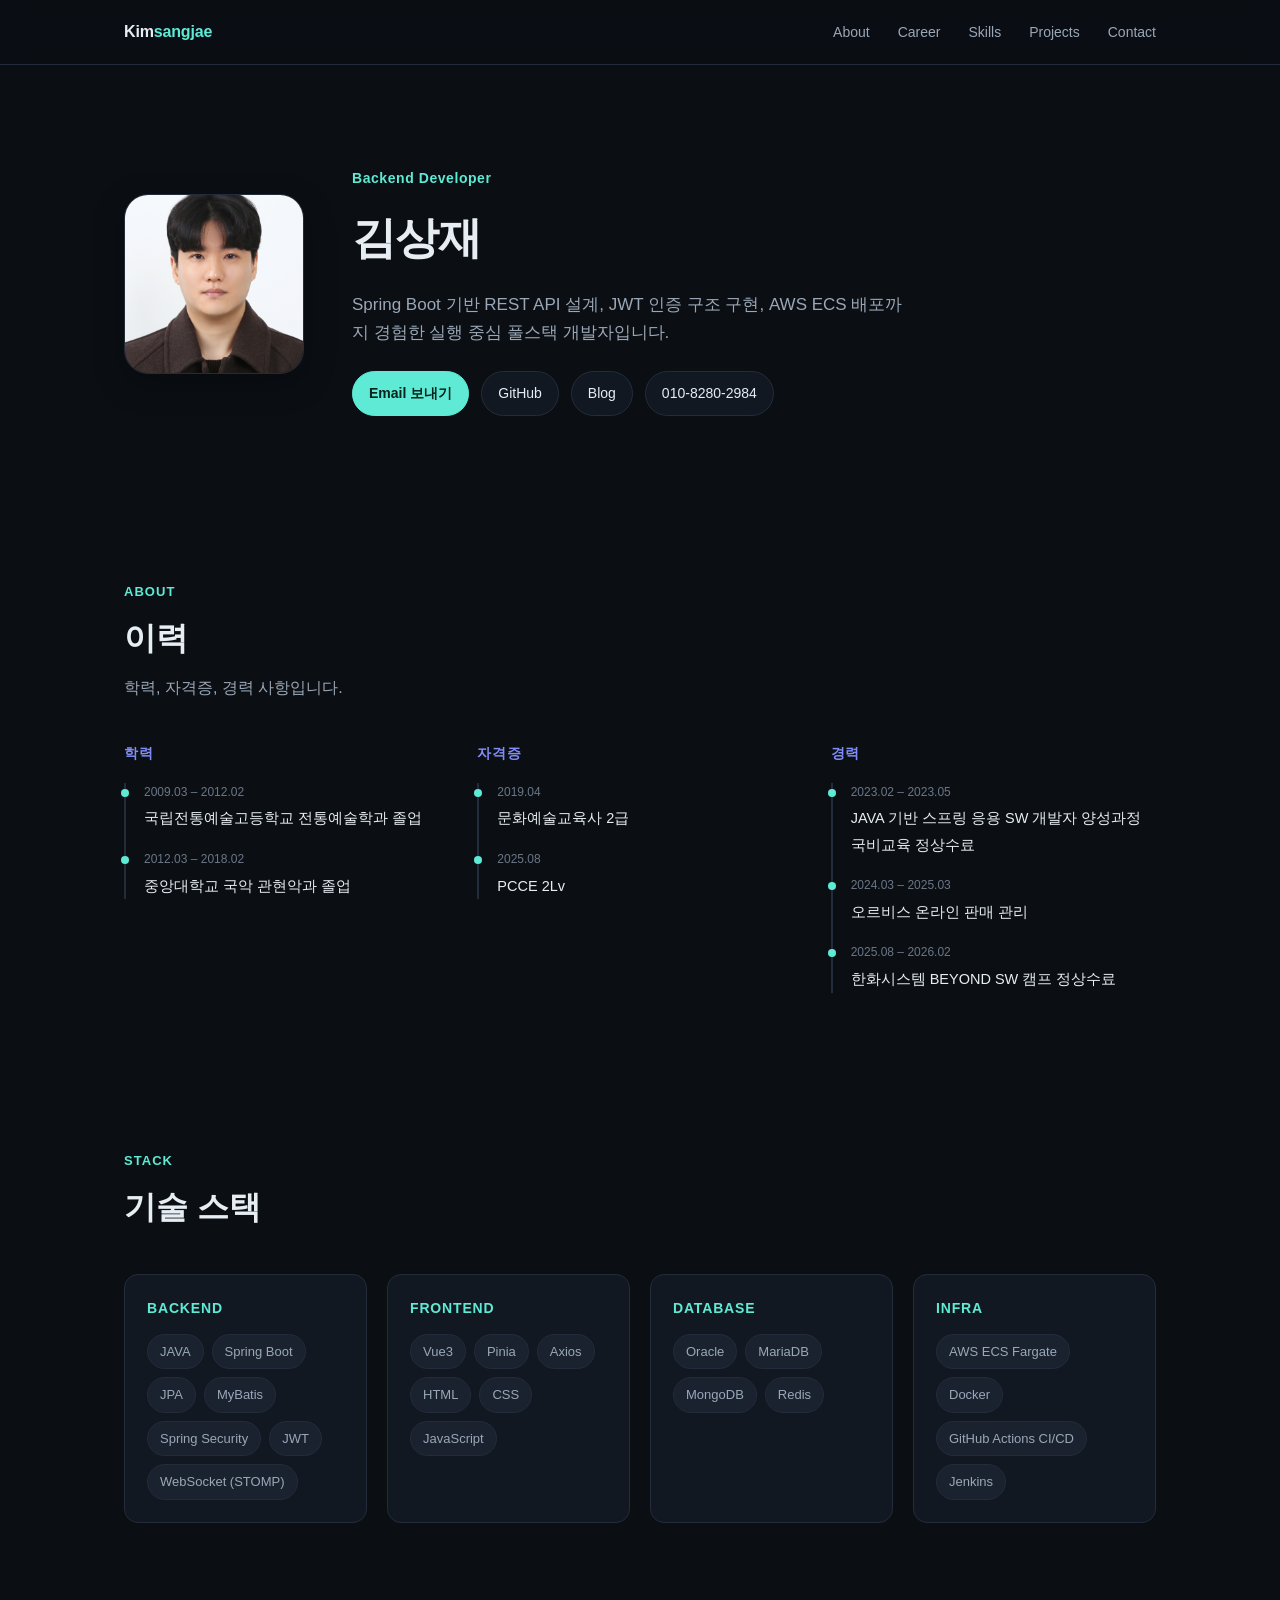
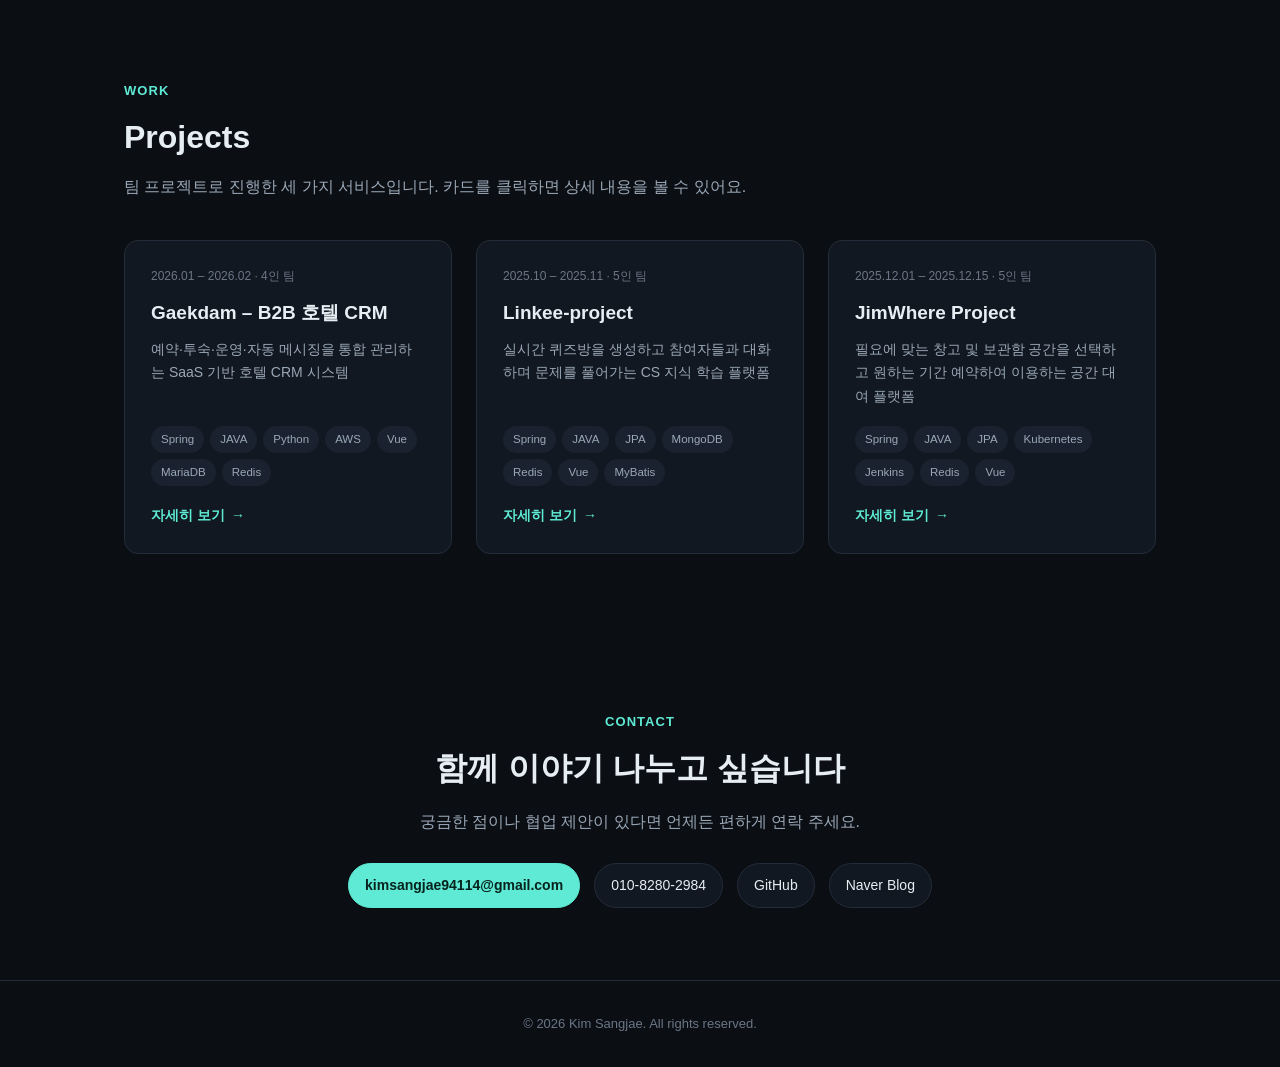
==== index.html @ d9dc8936 "style: 불필요한 스크롤/호버 애니메이션 정리, 가독성 개선 - 스크롤 페이드인(reveal) 효과 제거 - 카드/버튼 호버 시 이동 효과 제거, 색상 전환만 유지 - 섹션/블" ====
<!doctype html>
<html lang="ko">
<head>
  <meta charset="UTF-8" />
  <meta name="viewport" content="width=device-width, initial-scale=1.0" />
  <title>김상재 | Backend Developer Portfolio</title>
  <meta
    name="description"
    content="Spring Boot 기반 REST API 설계, JWT 인증 구조 구현, AWS ECS 배포까지 경험한 실행 중심 풀스택 개발자 김상재의 포트폴리오입니다."
  />
  <link rel="stylesheet" href="css/style.css" />
</head>
<body>
  <nav class="nav">
    <div class="nav-inner">
      <a href="#top" class="nav-logo">Kim<span>sangjae</span></a>
      <ul class="nav-links">
        <li><a href="#about">About</a></li>
        <li><a href="#career">Career</a></li>
        <li><a href="#skills">Skills</a></li>
        <li><a href="#projects">Projects</a></li>
        <li><a href="#contact">Contact</a></li>
      </ul>
      <button class="nav-toggle" aria-label="메뉴 열기">
        <span></span><span></span><span></span>
      </button>
    </div>
  </nav>

  <header class="hero" id="top">
    <div class="container hero-inner">
      <div class="hero-photo">
        <img src="assets/img/profile.jpg" alt="김상재 프로필 사진" />
      </div>
      <div>
        <p class="hero-eyebrow">Backend Developer</p>
        <h1 class="hero-name">김상재</h1>
        <p class="hero-tagline">
          Spring Boot 기반 REST API 설계, JWT 인증 구조 구현, AWS ECS 배포까지 경험한
          실행 중심 풀스택 개발자입니다.
        </p>
        <div class="hero-links">
          <a class="pill-link primary" href="mailto:kimsangjae94114@gmail.com">Email 보내기</a>
          <a class="pill-link" href="https://github.com/Kim-sangjae" target="_blank" rel="noopener">GitHub</a>
          <a class="pill-link" href="https://blog.naver.com/rlatkdwo94" target="_blank" rel="noopener">Blog</a>
          <a class="pill-link" href="tel:010-8280-2984">010-8280-2984</a>
        </div>
      </div>
    </div>
  </header>

  <section id="about">
    <div class="container">
      <div class="section-head">
        <p class="section-tag">About</p>
        <h2 class="section-title">이력</h2>
        <p class="section-desc">학력, 자격증, 경력 사항입니다.</p>
      </div>
      <div class="career-grid" id="career">
        <div class="career-col">
          <h3>학력</h3>
          <ul class="timeline">
            <li>
              <span class="period">2009.03 – 2012.02</span>
              <span class="desc">국립전통예술고등학교 전통예술학과 졸업</span>
            </li>
            <li>
              <span class="period">2012.03 – 2018.02</span>
              <span class="desc">중앙대학교 국악 관현악과 졸업</span>
            </li>
          </ul>
        </div>
        <div class="career-col">
          <h3>자격증</h3>
          <ul class="timeline">
            <li>
              <span class="period">2019.04</span>
              <span class="desc">문화예술교육사 2급</span>
            </li>
            <li>
              <span class="period">2025.08</span>
              <span class="desc">PCCE 2Lv</span>
            </li>
          </ul>
        </div>
        <div class="career-col">
          <h3>경력</h3>
          <ul class="timeline">
            <li>
              <span class="period">2023.02 – 2023.05</span>
              <span class="desc">JAVA 기반 스프링 응용 SW 개발자 양성과정 국비교육 정상수료</span>
            </li>
            <li>
              <span class="period">2024.03 – 2025.03</span>
              <span class="desc">오르비스 온라인 판매 관리</span>
            </li>
            <li>
              <span class="period">2025.08 – 2026.02</span>
              <span class="desc">한화시스템 BEYOND SW 캠프 정상수료</span>
            </li>
          </ul>
        </div>
      </div>
    </div>
  </section>

  <section id="skills">
    <div class="container">
      <div class="section-head">
        <p class="section-tag">Stack</p>
        <h2 class="section-title">기술 스택</h2>
      </div>
      <div class="skills-grid">
        <div class="skill-card">
          <h3>Backend</h3>
          <ul class="skill-tags">
            <li>JAVA</li>
            <li>Spring Boot</li>
            <li>JPA</li>
            <li>MyBatis</li>
            <li>Spring Security</li>
            <li>JWT</li>
            <li>WebSocket (STOMP)</li>
          </ul>
        </div>
        <div class="skill-card">
          <h3>Frontend</h3>
          <ul class="skill-tags">
            <li>Vue3</li>
            <li>Pinia</li>
            <li>Axios</li>
            <li>HTML</li>
            <li>CSS</li>
            <li>JavaScript</li>
          </ul>
        </div>
        <div class="skill-card">
          <h3>Database</h3>
          <ul class="skill-tags">
            <li>Oracle</li>
            <li>MariaDB</li>
            <li>MongoDB</li>
            <li>Redis</li>
          </ul>
        </div>
        <div class="skill-card">
          <h3>Infra</h3>
          <ul class="skill-tags">
            <li>AWS ECS Fargate</li>
            <li>Docker</li>
            <li>GitHub Actions CI/CD</li>
            <li>Jenkins</li>
          </ul>
        </div>
      </div>
    </div>
  </section>

  <section id="projects">
    <div class="container">
      <div class="section-head">
        <p class="section-tag">Work</p>
        <h2 class="section-title">Projects</h2>
        <p class="section-desc">팀 프로젝트로 진행한 세 가지 서비스입니다. 카드를 클릭하면 상세 내용을 볼 수 있어요.</p>
      </div>
      <div class="project-grid">
        <a class="project-card" href="projects/gaekdam.html">
          <div class="project-period">2026.01 – 2026.02 · 4인 팀</div>
          <h3>Gaekdam – B2B 호텔 CRM</h3>
          <p>예약·투숙·운영·자동 메시징을 통합 관리하는 SaaS 기반 호텔 CRM 시스템</p>
          <ul class="project-stack">
            <li>Spring</li><li>JAVA</li><li>Python</li><li>AWS</li><li>Vue</li><li>MariaDB</li><li>Redis</li>
          </ul>
          <span class="project-more">자세히 보기 <span class="arrow">→</span></span>
        </a>
        <a class="project-card" href="projects/linkee.html">
          <div class="project-period">2025.10 – 2025.11 · 5인 팀</div>
          <h3>Linkee-project</h3>
          <p>실시간 퀴즈방을 생성하고 참여자들과 대화하며 문제를 풀어가는 CS 지식 학습 플랫폼</p>
          <ul class="project-stack">
            <li>Spring</li><li>JAVA</li><li>JPA</li><li>MongoDB</li><li>Redis</li><li>Vue</li><li>MyBatis</li>
          </ul>
          <span class="project-more">자세히 보기 <span class="arrow">→</span></span>
        </a>
        <a class="project-card" href="projects/jimwhere.html">
          <div class="project-period">2025.12.01 – 2025.12.15 · 5인 팀</div>
          <h3>JimWhere Project</h3>
          <p>필요에 맞는 창고 및 보관함 공간을 선택하고 원하는 기간 예약하여 이용하는 공간 대여 플랫폼</p>
          <ul class="project-stack">
            <li>Spring</li><li>JAVA</li><li>JPA</li><li>Kubernetes</li><li>Jenkins</li><li>Redis</li><li>Vue</li>
          </ul>
          <span class="project-more">자세히 보기 <span class="arrow">→</span></span>
        </a>
      </div>
    </div>
  </section>

  <section id="contact">
    <div class="container contact">
      <p class="section-tag">Contact</p>
      <h2 class="section-title">함께 이야기 나누고 싶습니다</h2>
      <p class="section-desc" style="margin-left:auto;margin-right:auto;">
        궁금한 점이나 협업 제안이 있다면 언제든 편하게 연락 주세요.
      </p>
      <div class="contact-links">
        <a class="pill-link primary" href="mailto:kimsangjae94114@gmail.com">kimsangjae94114@gmail.com</a>
        <a class="pill-link" href="tel:010-8280-2984">010-8280-2984</a>
        <a class="pill-link" href="https://github.com/Kim-sangjae" target="_blank" rel="noopener">GitHub</a>
        <a class="pill-link" href="https://blog.naver.com/rlatkdwo94" target="_blank" rel="noopener">Naver Blog</a>
      </div>
    </div>
  </section>

  <footer>
    <div class="container">&copy; 2026 Kim Sangjae. All rights reserved.</div>
  </footer>

  <script src="js/main.js"></script>
</body>
</html>
---- css/style.css ----
/* ===== Design tokens ===== */
:root {
  --bg: #0b0f14;
  --bg-elev: #121821;
  --bg-elev-2: #1a2230;
  --border: #232c3a;
  --text: #e6edf3;
  --text-dim: #9aa7b6;
  --text-faint: #6b7686;
  --accent: #5eead4;
  --accent-2: #818cf8;
  --accent-soft: rgba(94, 234, 212, 0.12);
  --danger: #f87171;
  --radius: 14px;
  --radius-sm: 8px;
  --shadow: 0 10px 30px rgba(0, 0, 0, 0.35);
  --max-width: 1080px;
  --font: -apple-system, BlinkMacSystemFont, "Segoe UI", "Pretendard", "Apple SD Gothic Neo",
    "Noto Sans KR", Roboto, sans-serif;
}

* {
  box-sizing: border-box;
}

html {
  scroll-behavior: smooth;
}

body {
  margin: 0;
  background: var(--bg);
  color: var(--text);
  font-family: var(--font);
  line-height: 1.65;
  -webkit-font-smoothing: antialiased;
}

img {
  max-width: 100%;
  display: block;
}

a {
  color: inherit;
  text-decoration: none;
}

ul {
  margin: 0;
  padding: 0;
}

.container {
  max-width: var(--max-width);
  margin: 0 auto;
  padding: 0 24px;
}

section {
  padding: 72px 0;
}

.section-head {
  margin-bottom: 40px;
}

.section-tag {
  display: inline-block;
  font-size: 13px;
  font-weight: 600;
  letter-spacing: 0.08em;
  text-transform: uppercase;
  color: var(--accent);
  margin-bottom: 10px;
}

.section-title {
  font-size: clamp(24px, 3vw, 32px);
  font-weight: 700;
  margin: 0;
  color: var(--text);
}

.section-desc {
  color: var(--text-dim);
  margin-top: 10px;
  max-width: 640px;
}

/* ===== Nav ===== */
.nav {
  position: sticky;
  top: 0;
  z-index: 100;
  backdrop-filter: blur(12px);
  background: rgba(11, 15, 20, 0.75);
  border-bottom: 1px solid var(--border);
}

.nav-inner {
  max-width: var(--max-width);
  margin: 0 auto;
  padding: 0 24px;
  height: 64px;
  display: flex;
  align-items: center;
  justify-content: space-between;
}

.nav-logo {
  font-weight: 700;
  font-size: 16px;
  letter-spacing: -0.01em;
}

.nav-logo span {
  color: var(--accent);
}

.nav-links {
  display: flex;
  gap: 28px;
  list-style: none;
}

.nav-links a {
  font-size: 14px;
  color: var(--text-dim);
  transition: color 0.2s ease;
}

.nav-links a:hover {
  color: var(--text);
}

.nav-toggle {
  display: none;
  flex-direction: column;
  gap: 4px;
  background: none;
  border: none;
  cursor: pointer;
  padding: 8px;
}

.nav-toggle span {
  width: 20px;
  height: 2px;
  background: var(--text);
  border-radius: 2px;
}

/* ===== Hero ===== */
.hero {
  padding: 88px 0 80px;
}

.hero-inner {
  display: grid;
  grid-template-columns: auto 1fr;
  gap: 48px;
  align-items: center;
}

.hero-photo {
  width: 180px;
  height: 180px;
  border-radius: 24px;
  overflow: hidden;
  border: 1px solid var(--border);
  box-shadow: var(--shadow);
}

.hero-photo img {
  width: 100%;
  height: 100%;
  object-fit: cover;
}

.hero-eyebrow {
  color: var(--accent);
  font-size: 14px;
  font-weight: 600;
  letter-spacing: 0.04em;
  margin-bottom: 12px;
}

.hero-name {
  font-size: clamp(30px, 5vw, 44px);
  font-weight: 800;
  margin: 0 0 16px;
  letter-spacing: -0.02em;
}

.hero-tagline {
  color: var(--text-dim);
  font-size: 17px;
  max-width: 560px;
  margin: 0 0 24px;
}

.hero-links {
  display: flex;
  flex-wrap: wrap;
  gap: 12px;
}

.pill-link {
  display: inline-flex;
  align-items: center;
  gap: 8px;
  padding: 10px 16px;
  border-radius: 999px;
  border: 1px solid var(--border);
  background: var(--bg-elev);
  font-size: 14px;
  font-weight: 500;
  transition: border-color 0.15s ease, background 0.15s ease;
}

.pill-link:hover {
  border-color: var(--accent);
  background: var(--accent-soft);
}

.pill-link.primary {
  background: var(--accent);
  color: #06231d;
  border-color: var(--accent);
  font-weight: 700;
}

.pill-link.primary:hover {
  background: #7ff0dd;
}

/* ===== Career / Education (timeline) ===== */
.career-grid {
  display: grid;
  grid-template-columns: repeat(3, 1fr);
  gap: 28px;
}

.career-col h3 {
  font-size: 14px;
  text-transform: uppercase;
  letter-spacing: 0.06em;
  color: var(--accent-2);
  margin: 0 0 18px;
}

.timeline {
  list-style: none;
  display: flex;
  flex-direction: column;
  gap: 18px;
  border-left: 2px solid var(--border);
  padding-left: 18px;
}

.timeline li {
  position: relative;
}

.timeline li::before {
  content: "";
  position: absolute;
  left: -23px;
  top: 6px;
  width: 8px;
  height: 8px;
  border-radius: 50%;
  background: var(--accent);
}

.timeline .period {
  display: block;
  font-size: 12px;
  color: var(--text-faint);
  font-variant-numeric: tabular-nums;
  margin-bottom: 3px;
}

.timeline .desc {
  font-size: 14.5px;
  color: var(--text);
}

/* ===== Skills ===== */
.skills-grid {
  display: grid;
  grid-template-columns: repeat(auto-fit, minmax(220px, 1fr));
  gap: 20px;
}

.skill-card {
  background: var(--bg-elev);
  border: 1px solid var(--border);
  border-radius: var(--radius);
  padding: 22px;
}

.skill-card h3 {
  margin: 0 0 14px;
  font-size: 14px;
  color: var(--accent);
  text-transform: uppercase;
  letter-spacing: 0.06em;
}

.skill-tags {
  display: flex;
  flex-wrap: wrap;
  gap: 8px;
  list-style: none;
}

.skill-tags li {
  font-size: 13px;
  padding: 6px 12px;
  border-radius: 999px;
  background: var(--bg-elev-2);
  border: 1px solid var(--border);
  color: var(--text-dim);
}

/* ===== Projects ===== */
.project-grid {
  display: grid;
  grid-template-columns: repeat(3, 1fr);
  gap: 24px;
}

.project-card {
  display: flex;
  flex-direction: column;
  background: var(--bg-elev);
  border: 1px solid var(--border);
  border-radius: var(--radius);
  padding: 26px;
  transition: border-color 0.15s ease;
}

.project-card:hover {
  border-color: var(--accent);
}

.project-period {
  font-size: 12px;
  color: var(--text-faint);
  margin-bottom: 10px;
  font-variant-numeric: tabular-nums;
}

.project-card h3 {
  margin: 0 0 10px;
  font-size: 19px;
  font-weight: 700;
}

.project-card p {
  color: var(--text-dim);
  font-size: 14px;
  margin: 0 0 18px;
  flex-grow: 1;
}

.project-stack {
  display: flex;
  flex-wrap: wrap;
  gap: 6px;
  margin-bottom: 18px;
  list-style: none;
}

.project-stack li {
  font-size: 11.5px;
  padding: 4px 10px;
  border-radius: 999px;
  background: var(--bg-elev-2);
  color: var(--text-dim);
}

.project-more {
  font-size: 14px;
  font-weight: 600;
  color: var(--accent);
  display: inline-flex;
  align-items: center;
  gap: 6px;
}

/* ===== Contact / Footer ===== */
.contact {
  text-align: center;
}

.contact .section-title {
  margin-bottom: 14px;
}

.contact-links {
  display: flex;
  justify-content: center;
  gap: 14px;
  margin-top: 28px;
  flex-wrap: wrap;
}

footer {
  border-top: 1px solid var(--border);
  padding: 32px 0;
  text-align: center;
  color: var(--text-faint);
  font-size: 13px;
}

/* ===== Project detail page ===== */
.breadcrumb {
  font-size: 14px;
  color: var(--text-faint);
  margin-bottom: 20px;
}

.breadcrumb a {
  color: var(--accent);
}

.detail-hero {
  padding: 64px 0 40px;
  border-bottom: 1px solid var(--border);
}

.detail-title {
  font-size: clamp(26px, 4vw, 36px);
  font-weight: 800;
  margin: 0 0 14px;
}

.detail-summary {
  color: var(--text-dim);
  font-size: 16px;
  max-width: 700px;
}

.detail-stack {
  display: flex;
  flex-wrap: wrap;
  gap: 8px;
  margin-top: 20px;
  list-style: none;
}

.detail-stack li {
  font-size: 12.5px;
  padding: 5px 12px;
  border-radius: 999px;
  background: var(--accent-soft);
  color: var(--accent);
  border: 1px solid rgba(94, 234, 212, 0.25);
}

.info-grid {
  display: grid;
  grid-template-columns: repeat(3, 1fr);
  gap: 20px;
  margin-top: 32px;
}

.info-card {
  background: var(--bg-elev);
  border: 1px solid var(--border);
  border-radius: var(--radius-sm);
  padding: 18px 20px;
}

.info-card h4 {
  margin: 0 0 8px;
  font-size: 12px;
  text-transform: uppercase;
  letter-spacing: 0.06em;
  color: var(--text-faint);
}

.info-card p {
  margin: 0;
  font-size: 14.5px;
  white-space: pre-line;
}

.detail-block {
  margin-bottom: 40px;
}

.detail-block h2 {
  font-size: 22px;
  font-weight: 700;
  margin: 0 0 18px;
  display: flex;
  align-items: center;
  gap: 10px;
}

.detail-block h2::before {
  content: "";
  width: 4px;
  height: 20px;
  background: var(--accent);
  border-radius: 2px;
}

.review-box {
  background: var(--bg-elev);
  border-left: 3px solid var(--accent-2);
  border-radius: var(--radius-sm);
  padding: 20px 24px;
  color: var(--text-dim);
  white-space: pre-line;
}

.feature-list {
  list-style: none;
  display: flex;
  flex-direction: column;
  gap: 10px;
}

.feature-list li {
  padding-left: 22px;
  position: relative;
  font-size: 15px;
}

.feature-list li::before {
  content: "✓";
  position: absolute;
  left: 0;
  color: var(--accent);
  font-weight: 700;
}

.resource-links {
  display: flex;
  flex-wrap: wrap;
  gap: 12px;
}

.accordion {
  border: 1px solid var(--border);
  border-radius: var(--radius-sm);
  overflow: hidden;
  margin-bottom: 12px;
  background: var(--bg-elev);
}

.accordion-trigger {
  width: 100%;
  display: flex;
  justify-content: space-between;
  align-items: center;
  padding: 16px 20px;
  background: none;
  border: none;
  color: var(--text);
  font-size: 15px;
  font-weight: 600;
  cursor: pointer;
  text-align: left;
  font-family: var(--font);
}

.accordion-trigger .plus {
  color: var(--accent);
  font-size: 18px;
  transition: transform 0.25s ease;
  flex-shrink: 0;
  margin-left: 12px;
}

.accordion.is-open .accordion-trigger .plus {
  transform: rotate(45deg);
}

.accordion-panel {
  max-height: 0;
  overflow: hidden;
  transition: max-height 0.3s ease;
}

.accordion-panel-inner {
  padding: 0 20px 20px;
  color: var(--text-dim);
  font-size: 14.5px;
  white-space: pre-line;
}

.accordion-panel-inner pre {
  background: #060a0e;
  border: 1px solid var(--border);
  border-radius: var(--radius-sm);
  padding: 16px;
  overflow-x: auto;
  font-size: 13px;
  white-space: pre;
  color: #c9d6e3;
}

.accordion-panel-inner code {
  font-family: "SFMono-Regular", Consolas, "Liberation Mono", Menlo, monospace;
}

.detail-nav {
  display: flex;
  justify-content: space-between;
  padding-top: 40px;
  border-top: 1px solid var(--border);
}

.detail-nav a {
  font-size: 14px;
  color: var(--accent);
  font-weight: 600;
}

/* ===== Responsive ===== */
@media (max-width: 860px) {
  .career-grid {
    grid-template-columns: 1fr;
    gap: 36px;
  }

  .project-grid {
    grid-template-columns: 1fr;
  }

  .info-grid {
    grid-template-columns: 1fr;
  }

  .hero-inner {
    grid-template-columns: 1fr;
    text-align: center;
  }

  .hero-photo {
    margin: 0 auto;
  }

  .hero-links {
    justify-content: center;
  }
}

@media (max-width: 700px) {
  .nav-links {
    position: absolute;
    top: 64px;
    left: 0;
    right: 0;
    background: var(--bg-elev);
    border-bottom: 1px solid var(--border);
    flex-direction: column;
    padding: 16px 24px;
    gap: 16px;
    display: none;
  }

  .nav-links.is-open {
    display: flex;
  }

  .nav-toggle {
    display: flex;
  }

  section {
    padding: 64px 0;
  }
}
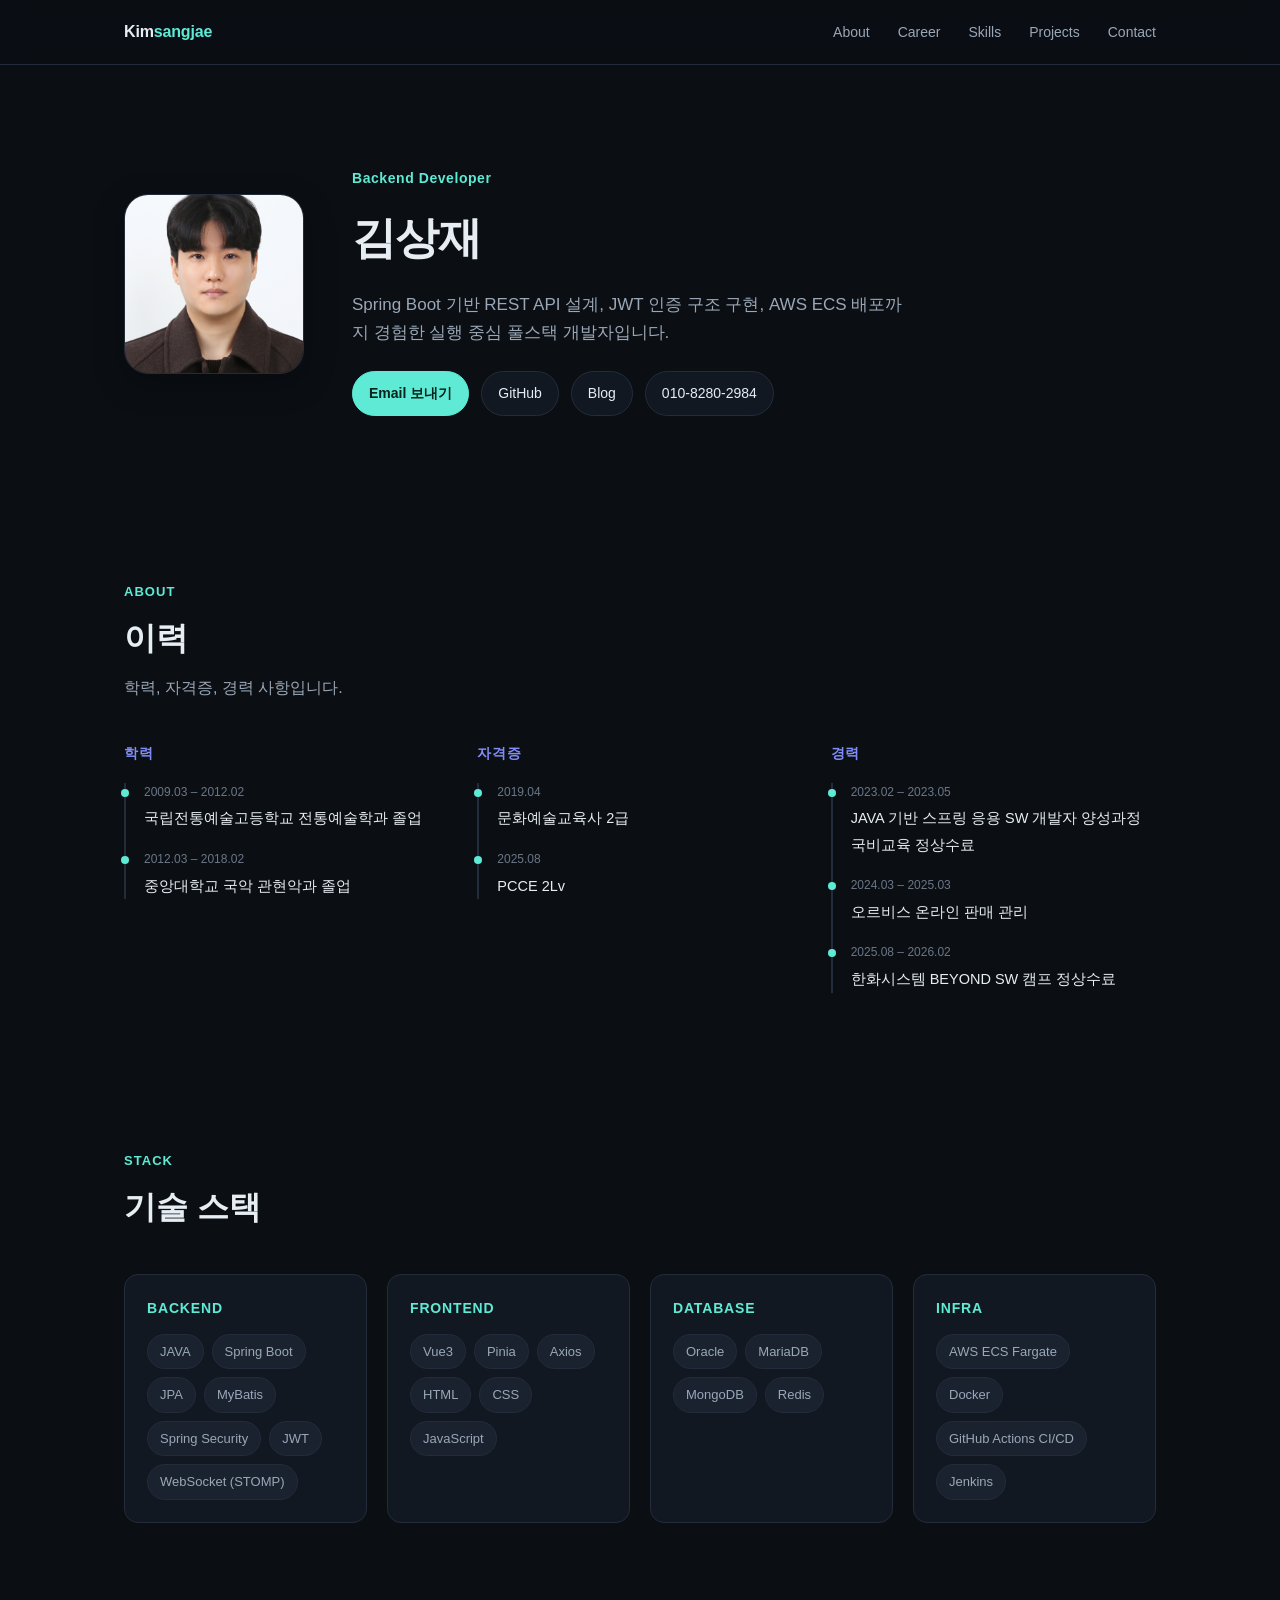
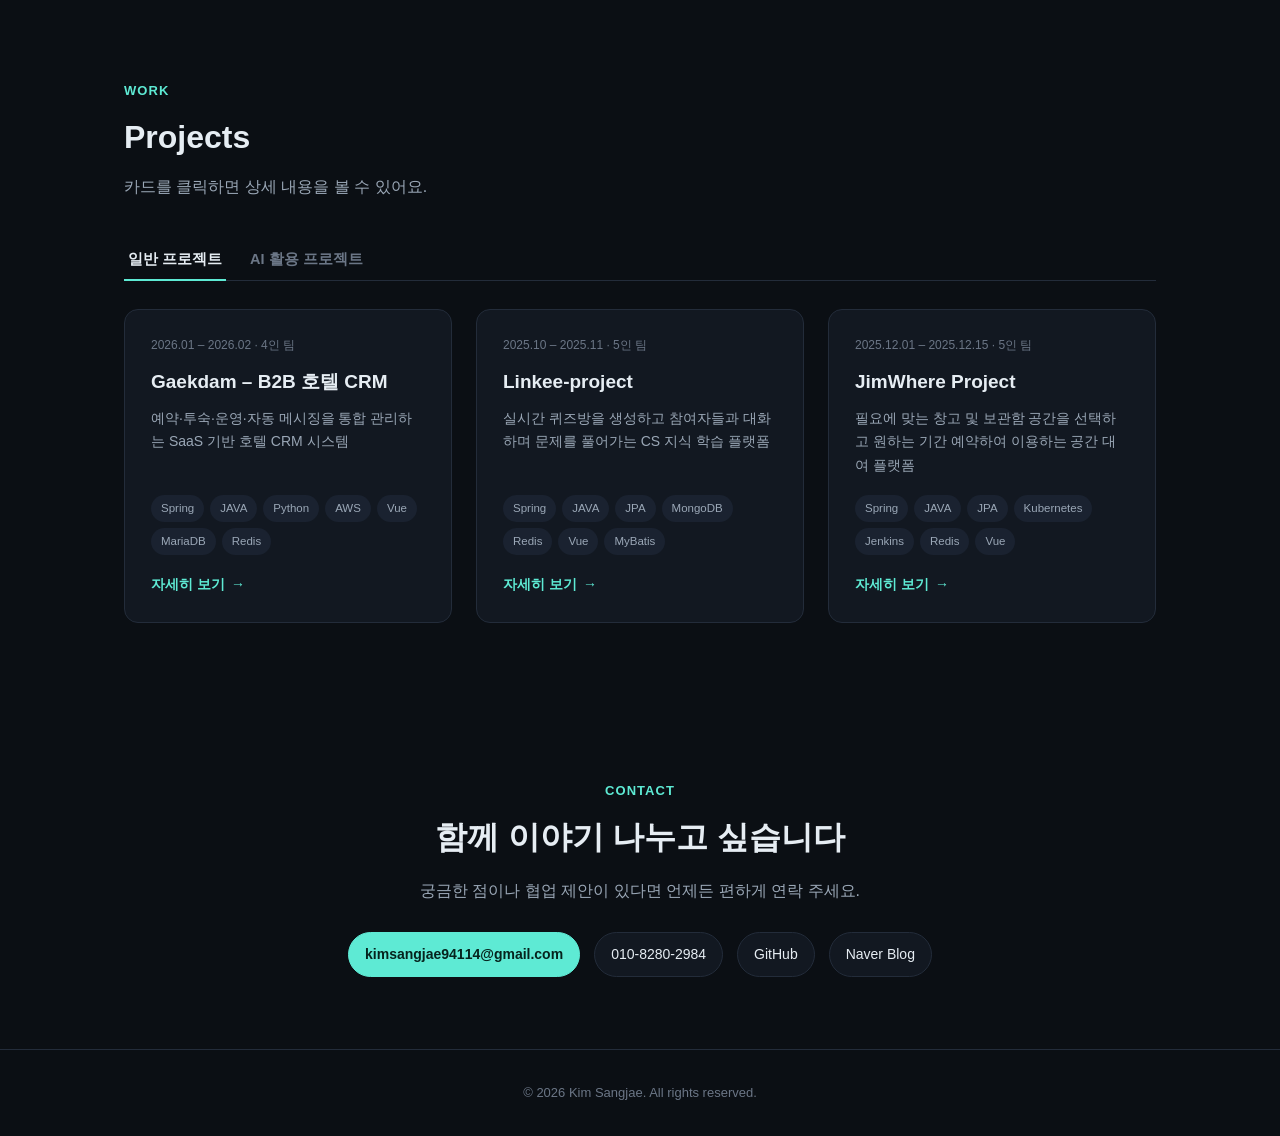
==== commit 2304b554: "feat: AI 활용 프로젝트 탭 추가, CSORA 프로젝트 등록 - 프로젝트 섹션을 일반/AI 활용 프로젝트 탭으로 분리 - Claude Code로 개발해 실서비스 중인 CSOR" ====
--- a/index.html
+++ b/index.html
@@ -161,9 +161,15 @@
       <div class="section-head">
         <p class="section-tag">Work</p>
         <h2 class="section-title">Projects</h2>
-        <p class="section-desc">팀 프로젝트로 진행한 세 가지 서비스입니다. 카드를 클릭하면 상세 내용을 볼 수 있어요.</p>
-      </div>
-      <div class="project-grid">
+        <p class="section-desc">카드를 클릭하면 상세 내용을 볼 수 있어요.</p>
+      </div>
+
+      <div class="project-tabs" role="tablist">
+        <button class="tab-btn is-active" data-tab="general" role="tab" aria-selected="true">일반 프로젝트</button>
+        <button class="tab-btn" data-tab="ai" role="tab" aria-selected="false">AI 활용 프로젝트</button>
+      </div>
+
+      <div class="project-grid" data-tab-panel="general">
         <a class="project-card" href="projects/gaekdam.html">
           <div class="project-period">2026.01 – 2026.02 · 4인 팀</div>
           <h3>Gaekdam – B2B 호텔 CRM</h3>
@@ -188,6 +194,18 @@
           <p>필요에 맞는 창고 및 보관함 공간을 선택하고 원하는 기간 예약하여 이용하는 공간 대여 플랫폼</p>
           <ul class="project-stack">
             <li>Spring</li><li>JAVA</li><li>JPA</li><li>Kubernetes</li><li>Jenkins</li><li>Redis</li><li>Vue</li>
+          </ul>
+          <span class="project-more">자세히 보기 <span class="arrow">→</span></span>
+        </a>
+      </div>
+
+      <div class="project-grid is-hidden" data-tab-panel="ai">
+        <a class="project-card" href="projects/csora.html">
+          <div class="project-period">2026.06 – 진행중 · 1인 · <span class="ai-badge">Claude Code</span></div>
+          <h3>CSORA – CS 지식 학습 플랫폼</h3>
+          <p>자료구조·알고리즘·OS·네트워크·DB 등 1,500문제 이상을 제공하는 CS 퀴즈 서비스. 오답 복습 스케줄링과 실시간 1:1 대결을 지원하며 현재 실서비스 중</p>
+          <ul class="project-stack">
+            <li>Next.js 15</li><li>TypeScript</li><li>Supabase</li><li>Prisma</li><li>NextAuth</li><li>Vercel</li>
           </ul>
           <span class="project-more">자세히 보기 <span class="arrow">→</span></span>
         </a>
--- a/css/style.css
+++ b/css/style.css
@@ -326,6 +326,53 @@
 }
 
 /* ===== Projects ===== */
+.project-tabs {
+  display: flex;
+  gap: 8px;
+  margin-bottom: 28px;
+  border-bottom: 1px solid var(--border);
+}
+
+.tab-btn {
+  padding: 10px 4px;
+  margin-bottom: -1px;
+  background: none;
+  border: none;
+  border-bottom: 2px solid transparent;
+  color: var(--text-faint);
+  font-size: 14.5px;
+  font-weight: 600;
+  font-family: var(--font);
+  cursor: pointer;
+}
+
+.tab-btn + .tab-btn {
+  margin-left: 12px;
+}
+
+.tab-btn:hover {
+  color: var(--text-dim);
+}
+
+.tab-btn.is-active {
+  color: var(--text);
+  border-bottom-color: var(--accent);
+}
+
+.project-grid.is-hidden {
+  display: none;
+}
+
+.ai-badge {
+  display: inline-block;
+  padding: 2px 8px;
+  border-radius: 999px;
+  background: var(--accent-soft);
+  color: var(--accent);
+  font-size: 11px;
+  font-weight: 600;
+}
+
 .project-grid {
   display: grid;
   grid-template-columns: repeat(3, 1fr);
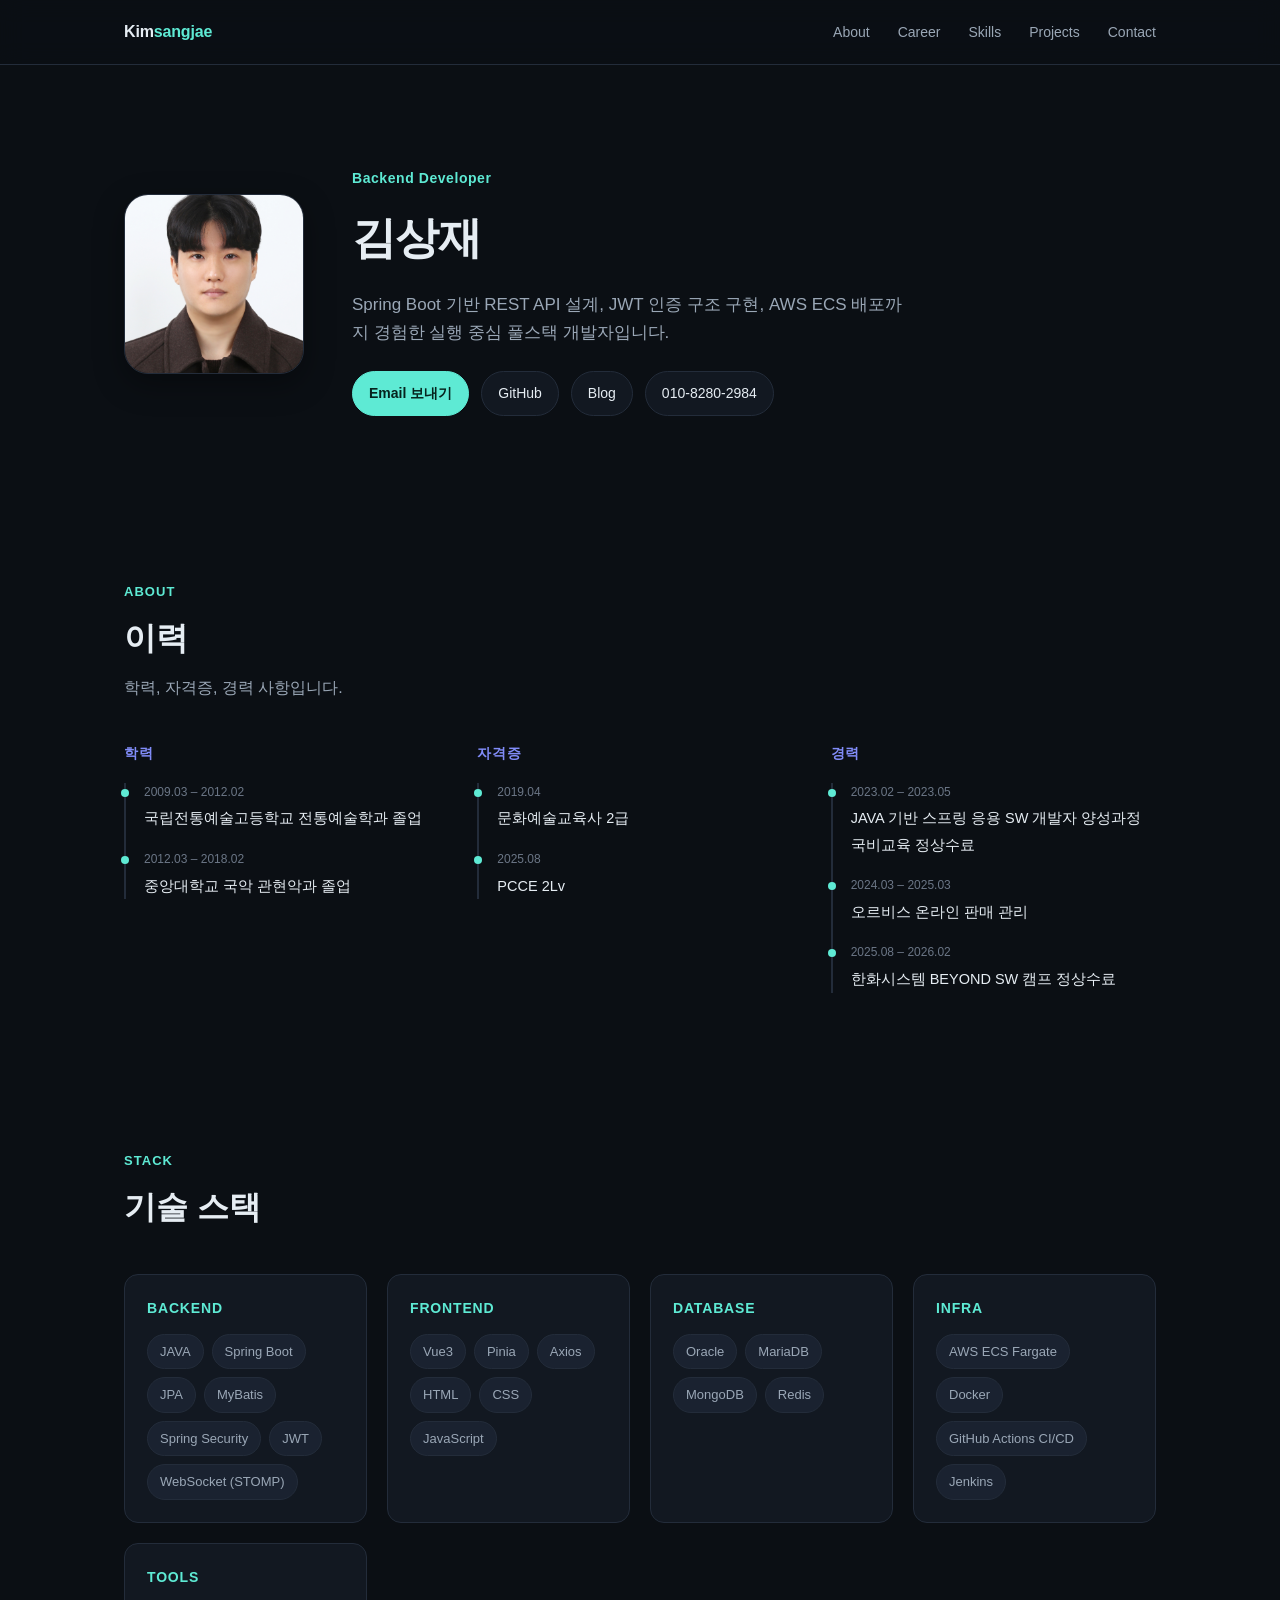
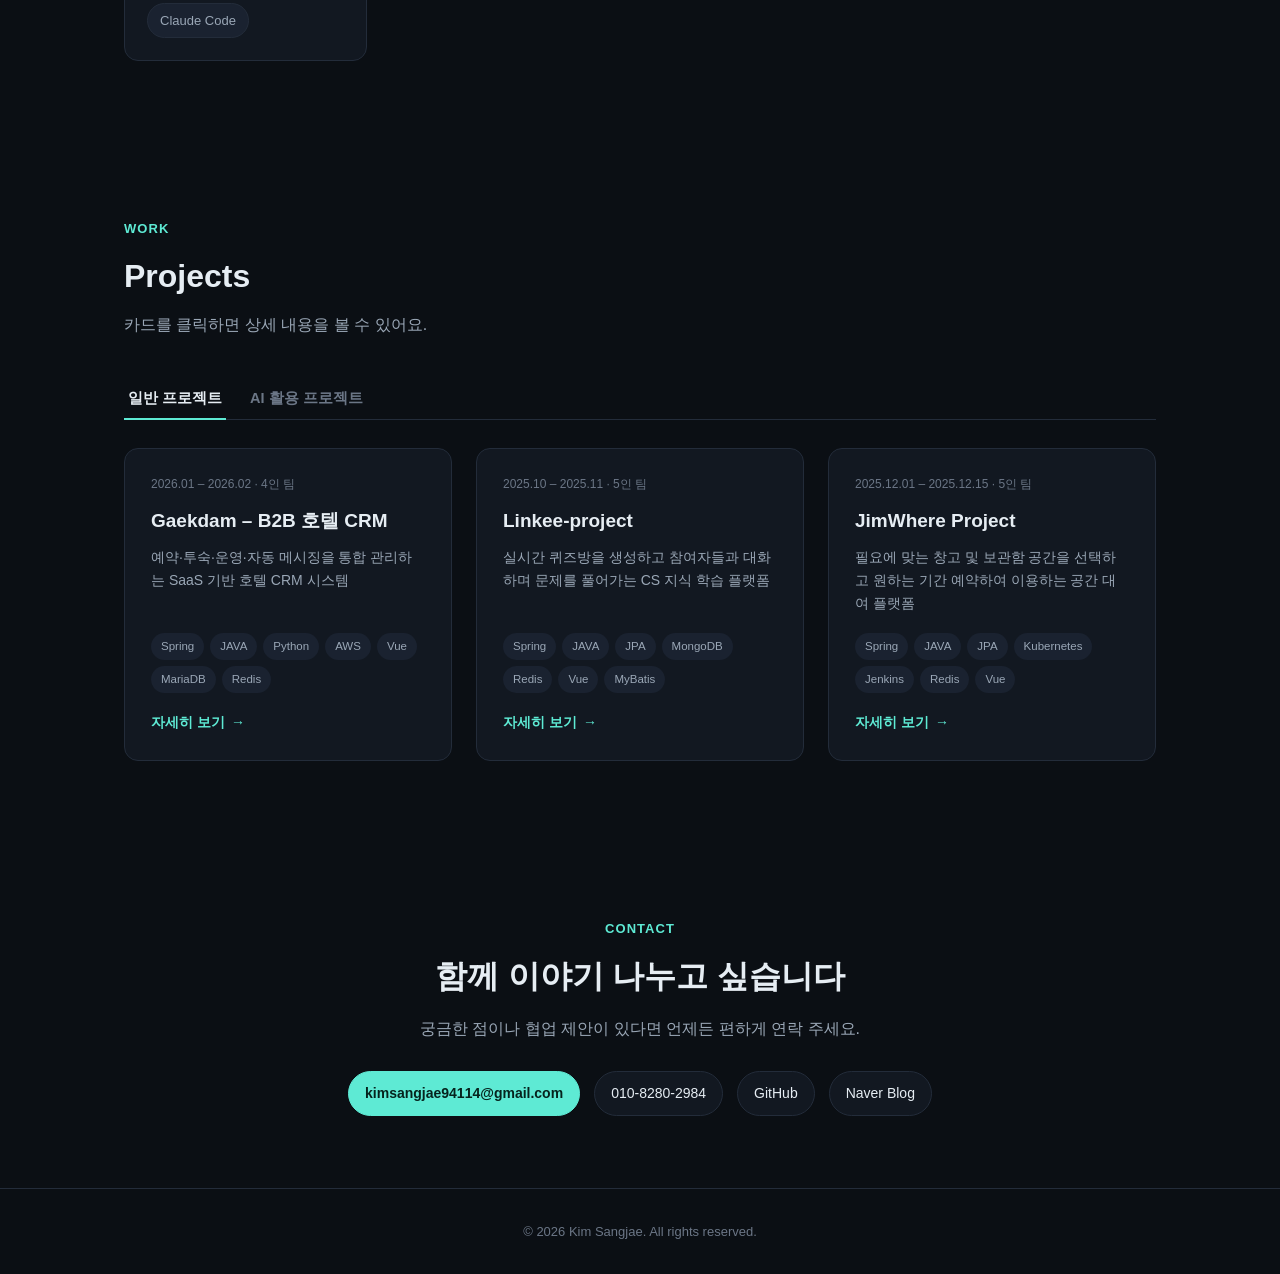
==== commit 23a6d798: "feat: 기술스택에 Claude Code 추가, CSORA에 OpenAI 활용 내역 반영 - 기술스택에 Tools 카테고리 신설, Claude Code 추가 - CSORA 상세페" ====
--- a/index.html
+++ b/index.html
@@ -152,6 +152,12 @@
             <li>Jenkins</li>
           </ul>
         </div>
+        <div class="skill-card">
+          <h3>Tools</h3>
+          <ul class="skill-tags">
+            <li>Claude Code</li>
+          </ul>
+        </div>
       </div>
     </div>
   </section>
--- a/css/style.css
+++ b/css/style.css
@@ -566,6 +566,18 @@
   white-space: pre-line;
 }
 
+.feature-subhead {
+  margin: 0 0 10px;
+  font-size: 12px;
+  text-transform: uppercase;
+  letter-spacing: 0.06em;
+  color: var(--text-faint);
+}
+
+.feature-subhead:not(:first-child) {
+  margin-top: 22px;
+}
+
 .feature-list {
   list-style: none;
   display: flex;
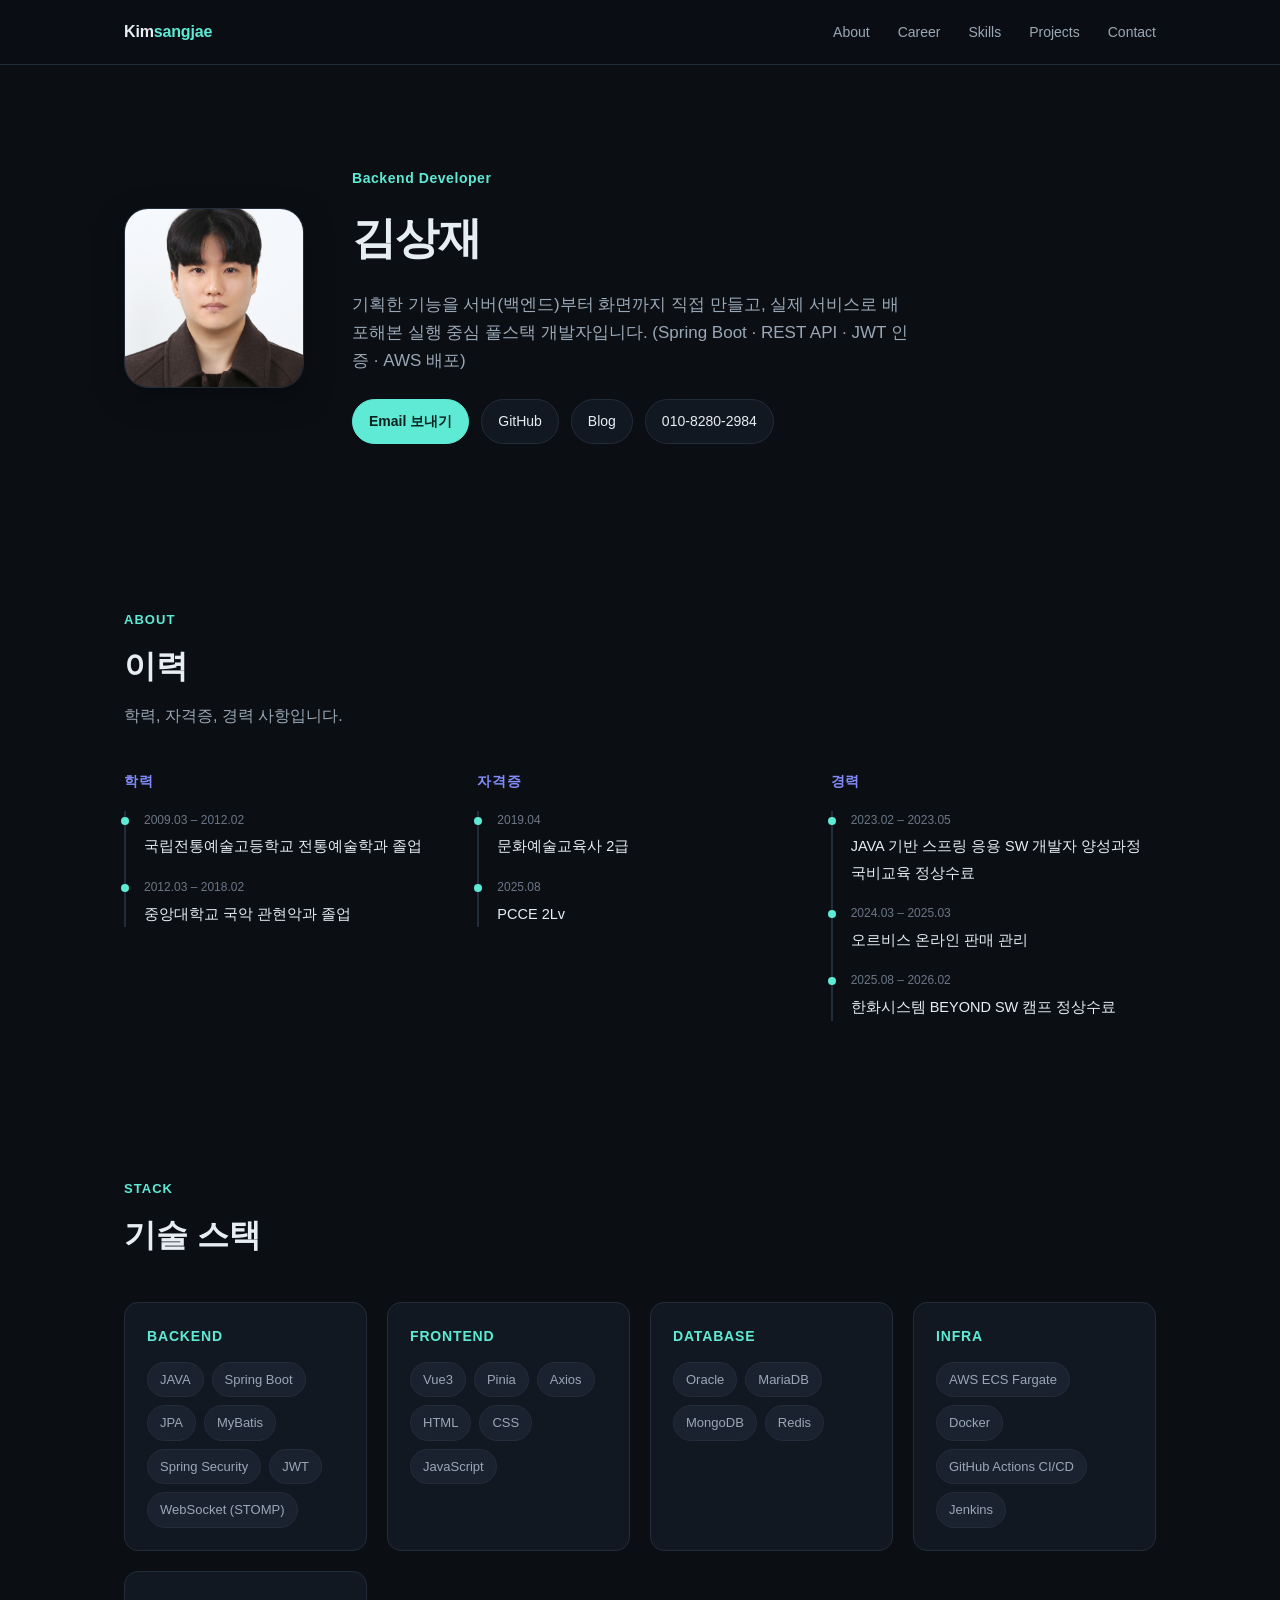
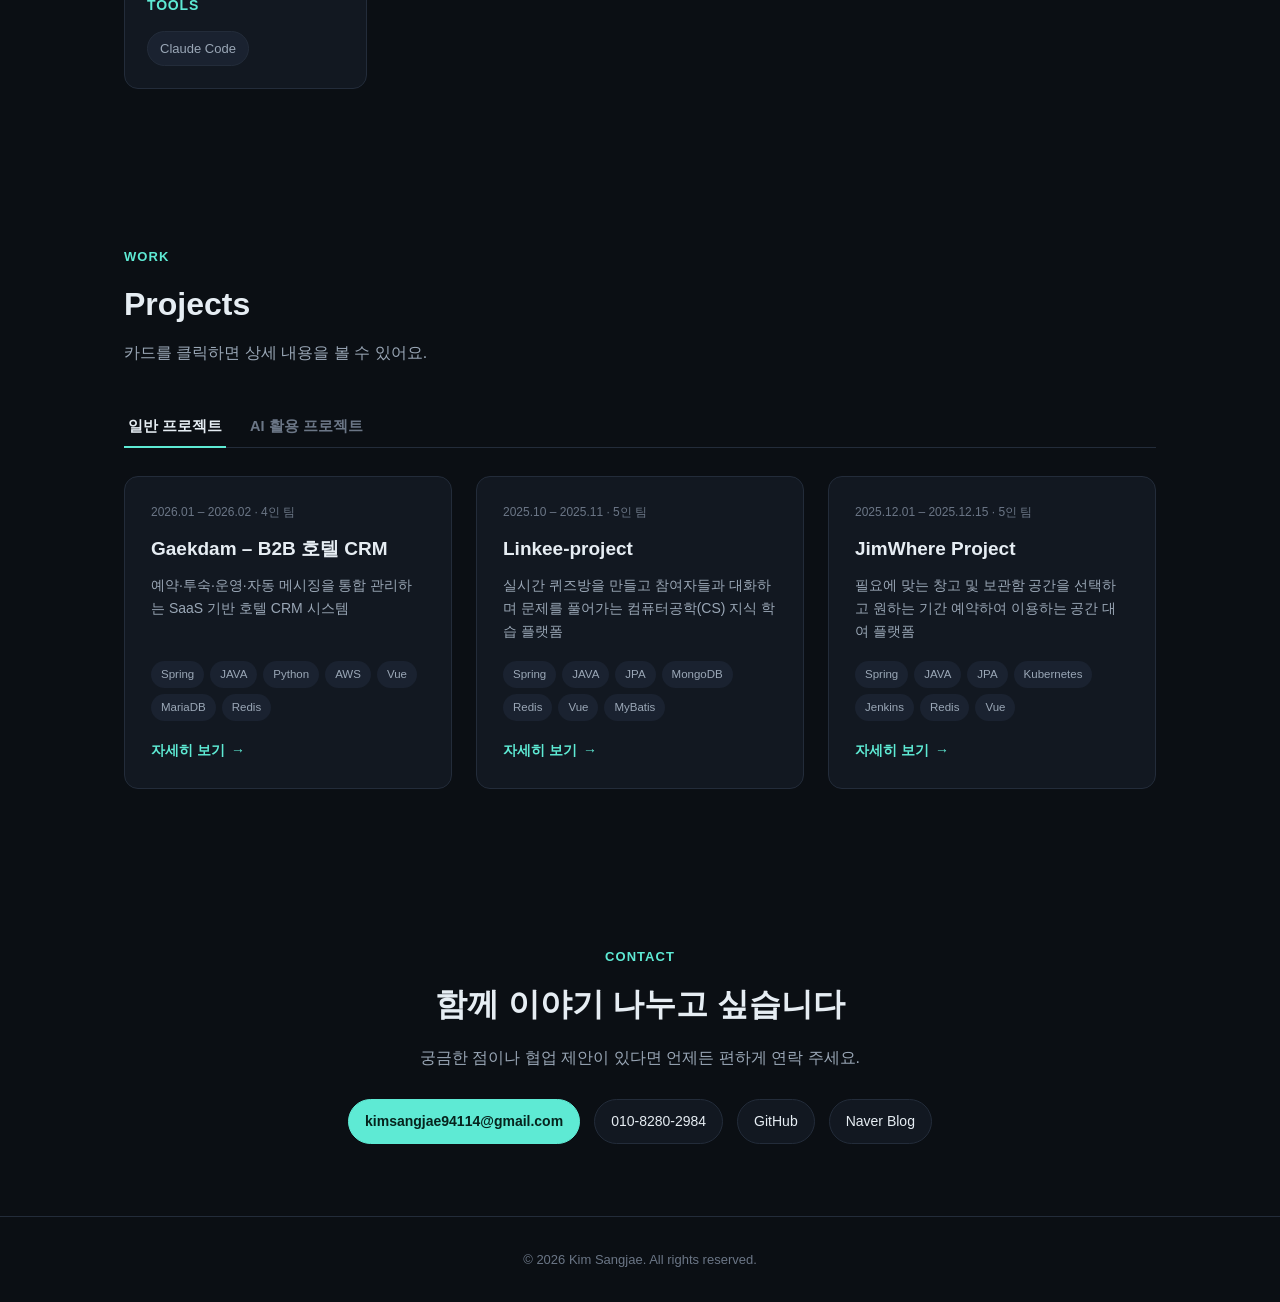
==== commit 56dbffcb: "docs: 프로젝트 설명을 쉬운 말로 재작성 - 전공자가 아니어도 이해할 수 있도록 전문 용어를 풀어서 설명 - 핵심 키워드(JWT, MSA, CQRS 등)는 유지하되 개념을 먼저" ====
--- a/index.html
+++ b/index.html
@@ -6,7 +6,7 @@
   <title>김상재 | Backend Developer Portfolio</title>
   <meta
     name="description"
-    content="Spring Boot 기반 REST API 설계, JWT 인증 구조 구현, AWS ECS 배포까지 경험한 실행 중심 풀스택 개발자 김상재의 포트폴리오입니다."
+    content="기획부터 서버 개발, 실제 서비스 배포까지 직접 해본 실행 중심 풀스택 개발자 김상재의 포트폴리오입니다."
   />
   <link rel="stylesheet" href="css/style.css" />
 </head>
@@ -36,8 +36,8 @@
         <p class="hero-eyebrow">Backend Developer</p>
         <h1 class="hero-name">김상재</h1>
         <p class="hero-tagline">
-          Spring Boot 기반 REST API 설계, JWT 인증 구조 구현, AWS ECS 배포까지 경험한
-          실행 중심 풀스택 개발자입니다.
+          기획한 기능을 서버(백엔드)부터 화면까지 직접 만들고, 실제 서비스로 배포해본
+          실행 중심 풀스택 개발자입니다. (Spring Boot · REST API · JWT 인증 · AWS 배포)
         </p>
         <div class="hero-links">
           <a class="pill-link primary" href="mailto:kimsangjae94114@gmail.com">Email 보내기</a>
@@ -188,7 +188,7 @@
         <a class="project-card" href="projects/linkee.html">
           <div class="project-period">2025.10 – 2025.11 · 5인 팀</div>
           <h3>Linkee-project</h3>
-          <p>실시간 퀴즈방을 생성하고 참여자들과 대화하며 문제를 풀어가는 CS 지식 학습 플랫폼</p>
+          <p>실시간 퀴즈방을 만들고 참여자들과 대화하며 문제를 풀어가는 컴퓨터공학(CS) 지식 학습 플랫폼</p>
           <ul class="project-stack">
             <li>Spring</li><li>JAVA</li><li>JPA</li><li>MongoDB</li><li>Redis</li><li>Vue</li><li>MyBatis</li>
           </ul>
@@ -209,7 +209,7 @@
         <a class="project-card" href="projects/csora.html">
           <div class="project-period">2026.06 – 진행중 · 1인 · <span class="ai-badge">Claude Code</span></div>
           <h3>CSORA – CS 지식 학습 플랫폼</h3>
-          <p>자료구조·알고리즘·OS·네트워크·DB 등 1,500문제 이상을 제공하는 CS 퀴즈 서비스. 오답 복습 스케줄링과 실시간 1:1 대결을 지원하며 현재 실서비스 중</p>
+          <p>자료구조·알고리즘·운영체제·네트워크·DB 등 1,500문제 이상을 제공하는 컴퓨터공학(CS) 퀴즈 서비스. 틀린 문제 복습 알림과 실시간 1:1 대결을 지원하며 현재 실제로 운영 중</p>
           <ul class="project-stack">
             <li>Next.js 15</li><li>TypeScript</li><li>Supabase</li><li>Prisma</li><li>NextAuth</li><li>Vercel</li>
           </ul>
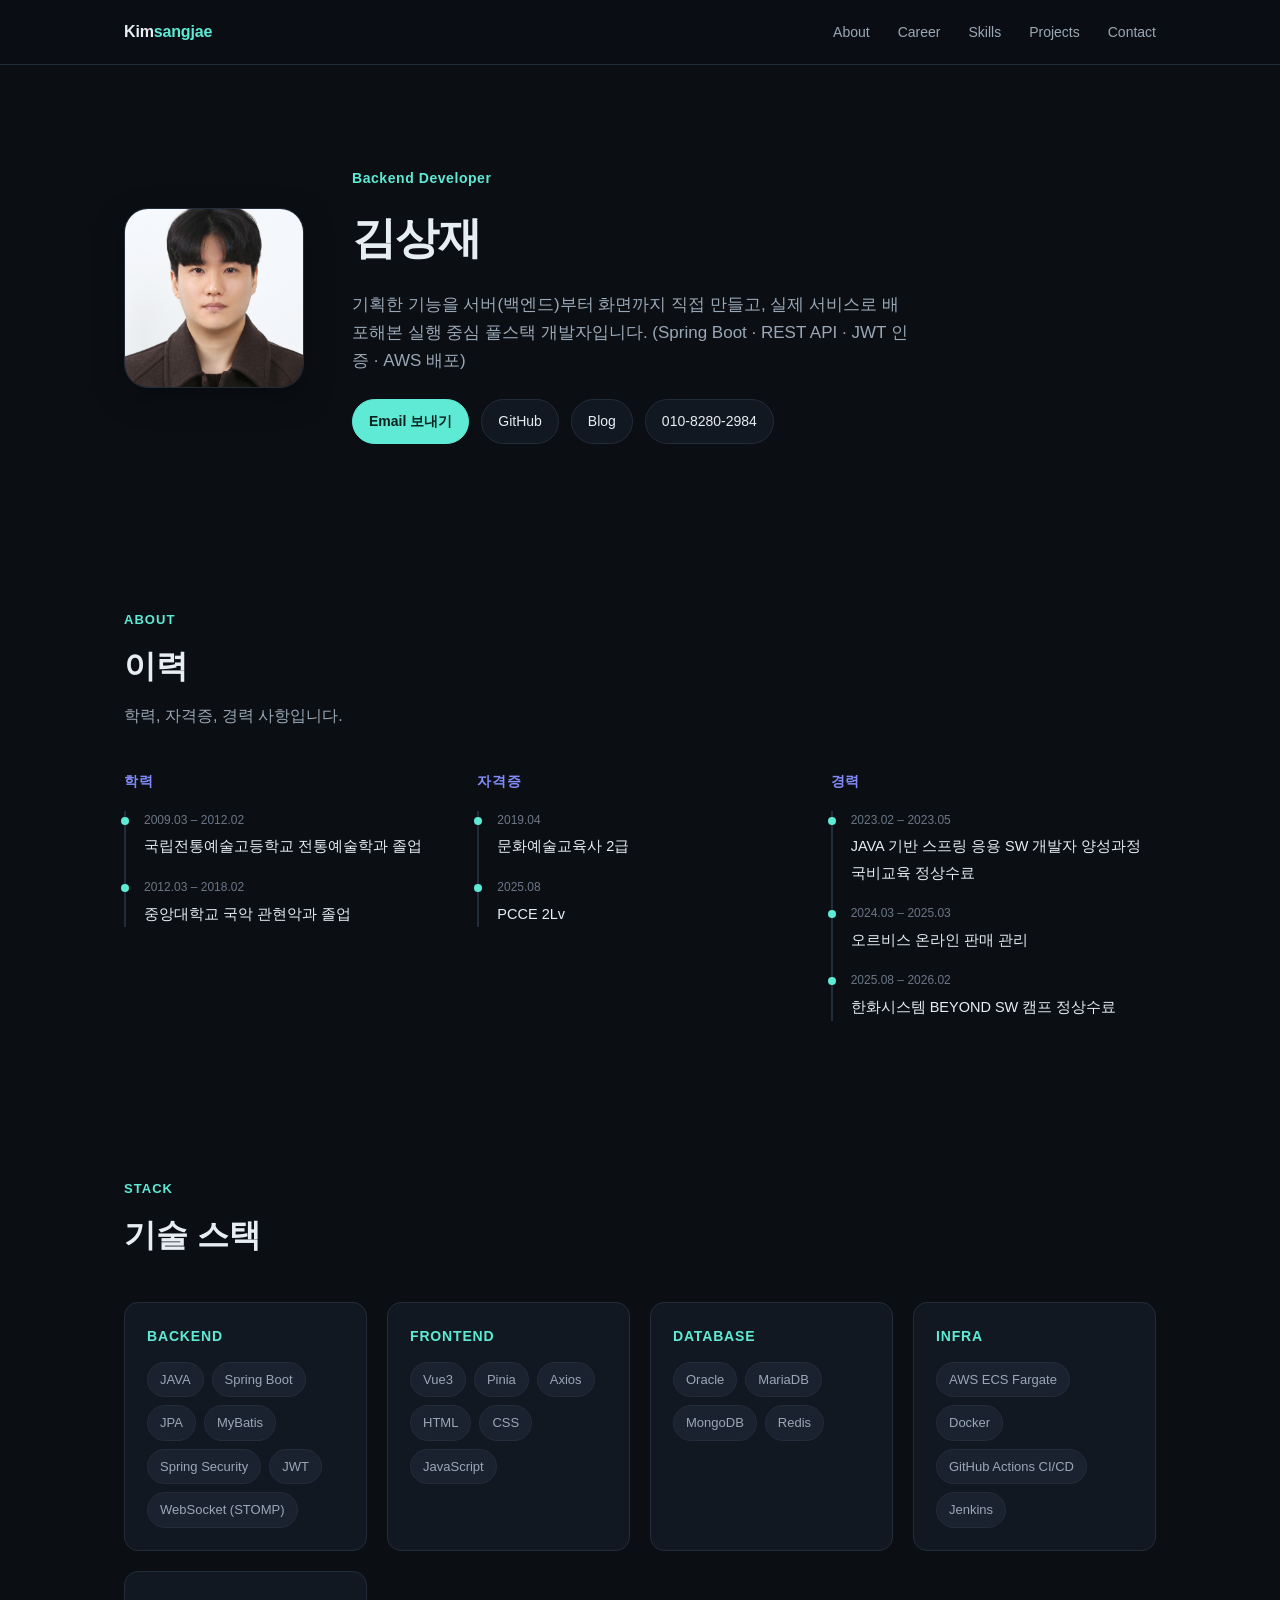
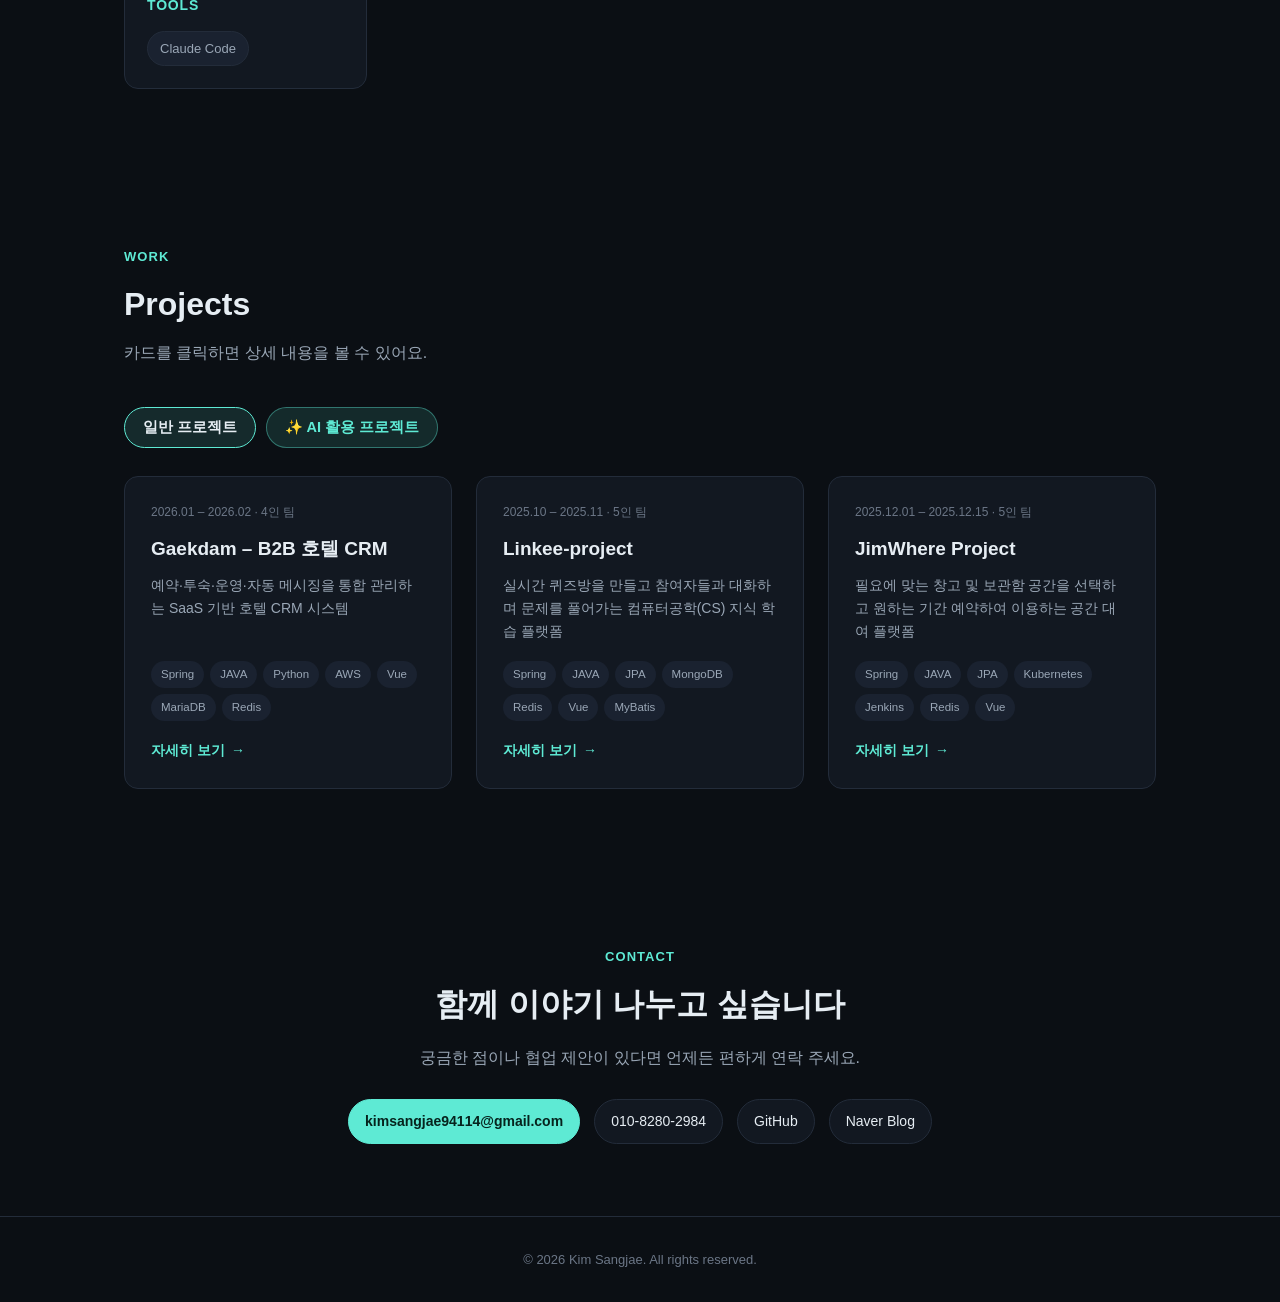
==== commit 7465f082: "style: AI 활용 프로젝트 탭 강조 - 탭을 알약형 버튼으로 변경, AI 탭은 항상 민트색으로 눈에 띄게 처리 - 일반 프로젝트만 보고 지나치지 않도록 아이콘(✨) 추가" ====
--- a/index.html
+++ b/index.html
@@ -172,7 +172,7 @@
 
       <div class="project-tabs" role="tablist">
         <button class="tab-btn is-active" data-tab="general" role="tab" aria-selected="true">일반 프로젝트</button>
-        <button class="tab-btn" data-tab="ai" role="tab" aria-selected="false">AI 활용 프로젝트</button>
+        <button class="tab-btn tab-btn-ai" data-tab="ai" role="tab" aria-selected="false">✨ AI 활용 프로젝트</button>
       </div>
 
       <div class="project-grid" data-tab-panel="general">
--- a/css/style.css
+++ b/css/style.css
@@ -328,35 +328,49 @@
 /* ===== Projects ===== */
 .project-tabs {
   display: flex;
-  gap: 8px;
+  flex-wrap: wrap;
+  gap: 10px;
   margin-bottom: 28px;
-  border-bottom: 1px solid var(--border);
 }
 
 .tab-btn {
-  padding: 10px 4px;
-  margin-bottom: -1px;
-  background: none;
-  border: none;
-  border-bottom: 2px solid transparent;
-  color: var(--text-faint);
+  padding: 10px 18px;
+  background: var(--bg-elev);
+  border: 1px solid var(--border);
+  border-radius: 999px;
+  color: var(--text-dim);
   font-size: 14.5px;
   font-weight: 600;
   font-family: var(--font);
   cursor: pointer;
 }
 
-.tab-btn + .tab-btn {
-  margin-left: 12px;
-}
-
 .tab-btn:hover {
-  color: var(--text-dim);
+  color: var(--text);
+  border-color: var(--text-faint);
 }
 
 .tab-btn.is-active {
   color: var(--text);
-  border-bottom-color: var(--accent);
+  background: var(--accent-soft);
+  border-color: var(--accent);
+}
+
+.tab-btn-ai {
+  color: var(--accent);
+  border-color: rgba(94, 234, 212, 0.4);
+  background: var(--accent-soft);
+}
+
+.tab-btn-ai:hover {
+  color: var(--accent);
+  border-color: var(--accent);
+}
+
+.tab-btn-ai.is-active {
+  background: var(--accent);
+  border-color: var(--accent);
+  color: #06231d;
 }
 
 .project-grid.is-hidden {
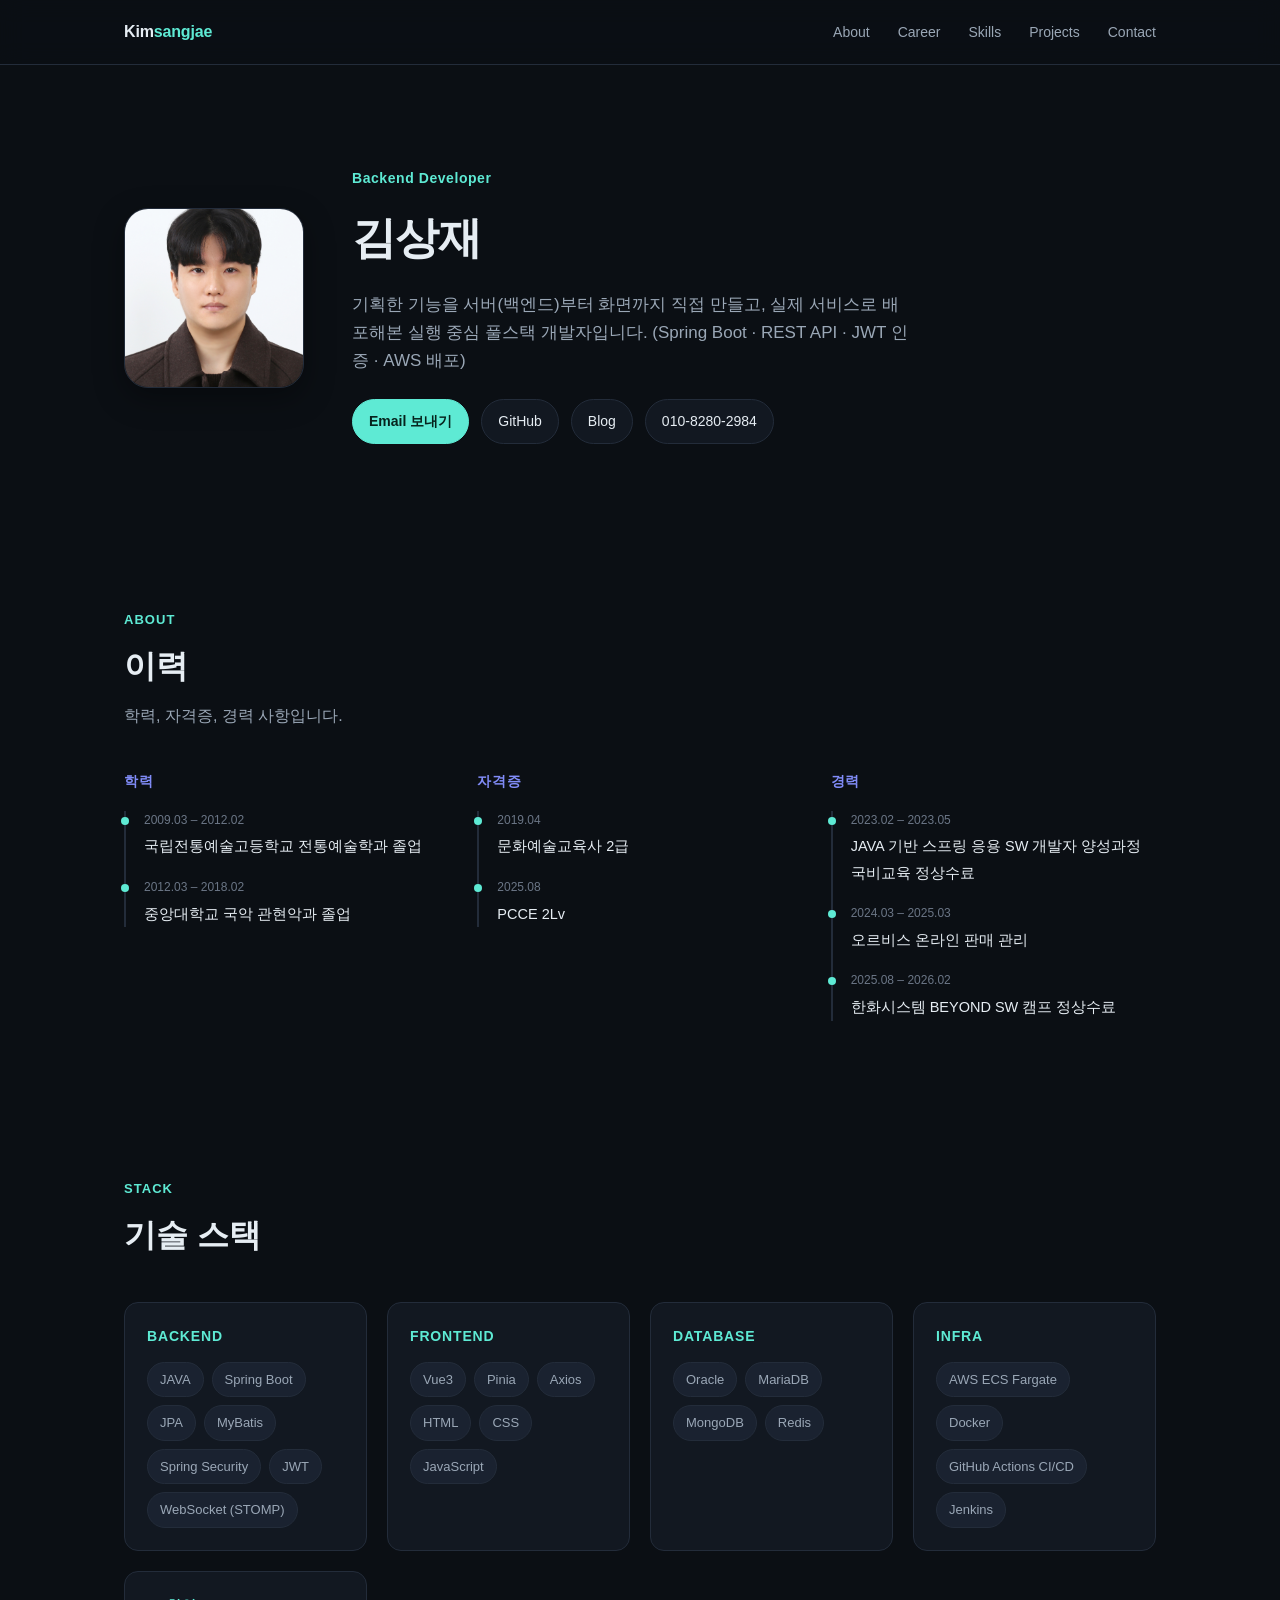
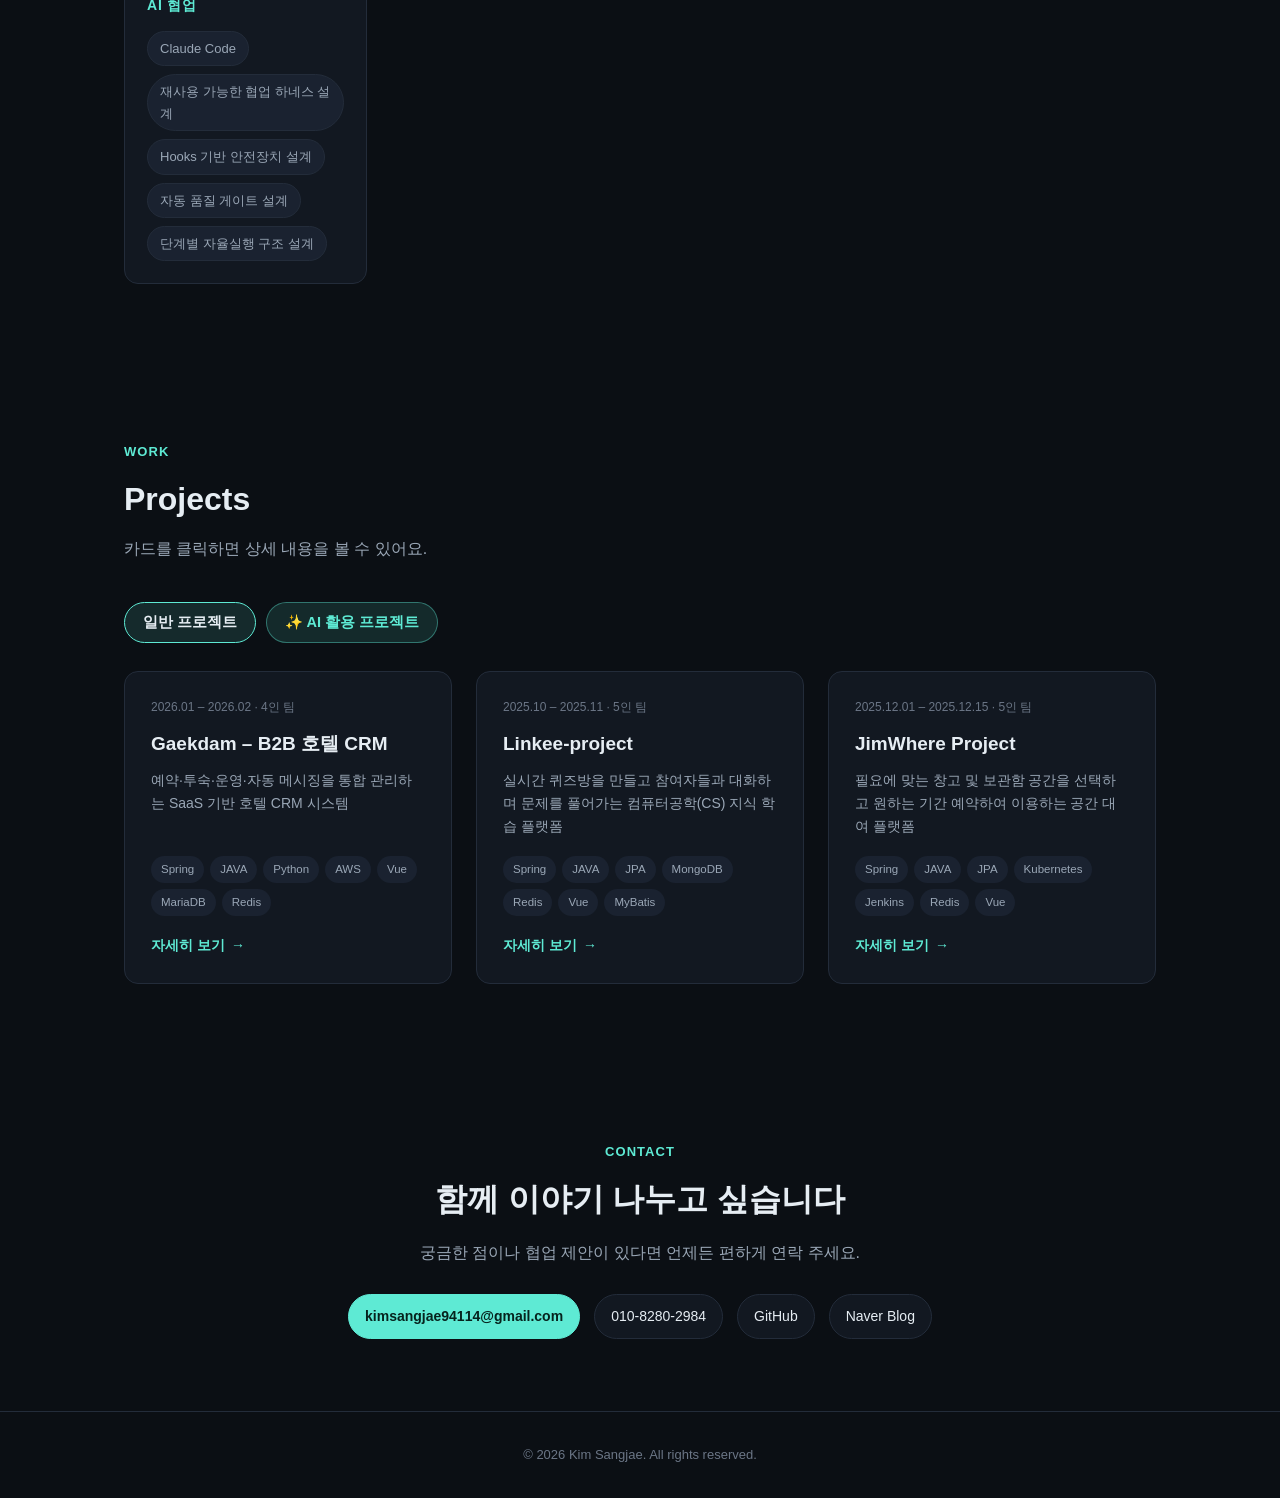
==== commit 8b232c8c: "feat: AI 활용 프로젝트에 remember-me 추가, AI 협업 스킬 보강 Claude Code에게 구현을 위임하고 설계·검증을 직접 담당하는 방식으로 진행 중인 remem" ====
--- a/index.html
+++ b/index.html
@@ -153,9 +153,13 @@
           </ul>
         </div>
         <div class="skill-card">
-          <h3>Tools</h3>
+          <h3>AI 협업</h3>
           <ul class="skill-tags">
             <li>Claude Code</li>
+            <li>재사용 가능한 협업 하네스 설계</li>
+            <li>Hooks 기반 안전장치 설계</li>
+            <li>자동 품질 게이트 설계</li>
+            <li>단계별 자율실행 구조 설계</li>
           </ul>
         </div>
       </div>
@@ -212,6 +216,15 @@
           <p>자료구조·알고리즘·운영체제·네트워크·DB 등 1,500문제 이상을 제공하는 컴퓨터공학(CS) 퀴즈 서비스. 틀린 문제 복습 알림과 실시간 1:1 대결을 지원하며 현재 실제로 운영 중</p>
           <ul class="project-stack">
             <li>Next.js 15</li><li>TypeScript</li><li>Supabase</li><li>Prisma</li><li>NextAuth</li><li>Vercel</li>
+          </ul>
+          <span class="project-more">자세히 보기 <span class="arrow">→</span></span>
+        </a>
+        <a class="project-card" href="projects/remember-me.html">
+          <div class="project-period">2026.07 – 진행중 · 1인 · <span class="ai-badge">Claude Code</span></div>
+          <h3>remember-me – AI 개인비서 앱</h3>
+          <p>매일 저녁 AI와 문답으로 하루를 기록하고, 다음 날 아침 기록·일정·기억 기반 브리핑을 받는 개인비서 서비스. Android/iOS 출시를 목표로 개발 중이며, 설계·검증을 직접 담당하고 구현은 Claude Code에 위임</p>
+          <ul class="project-stack">
+            <li>Flutter</li><li>Spring Boot 3</li><li>PostgreSQL</li><li>pgvector</li><li>OpenAI API</li>
           </ul>
           <span class="project-more">자세히 보기 <span class="arrow">→</span></span>
         </a>
